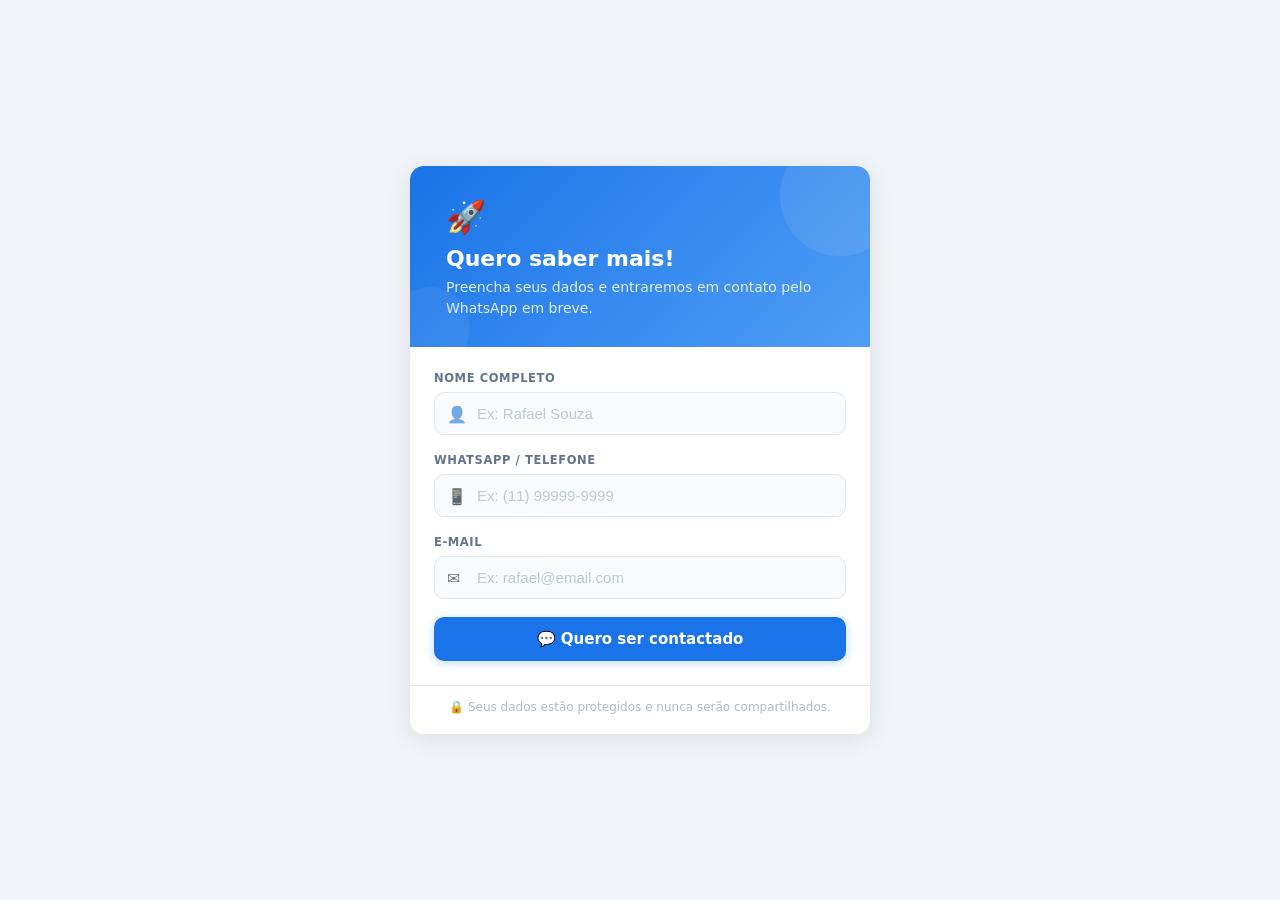
==== index.html @ d5f3bb4f "Add files via upload" ====
<!DOCTYPE html>
<html lang="pt-BR">
<head>
  <meta charset="UTF-8" />
  <meta name="viewport" content="width=device-width, initial-scale=1.0"/>

  <!-- ✏️ ALTERE: título da aba do navegador -->
  <title>Quero saber mais — Meu Projeto</title>

  <link rel="icon" href="data:image/svg+xml,<svg xmlns='http://www.w3.org/2000/svg' viewBox='0 0 100 100'><text y='.9em' font-size='90'>📋</text></svg>"/>
  <link rel="stylesheet" href="style.css" />
</head>
<body class="page-center">

  <div class="card card--form">

    <!-- Faixa superior colorida -->
    <div class="card-header">
      <span class="card-header__icon">🚀</span>

      <!-- ✏️ ALTERE: título e subtítulo -->
      <h1 class="card-header__title">Quero saber mais!</h1>
      <p  class="card-header__sub">Preencha seus dados e entraremos em contato pelo WhatsApp em breve.</p>

      <!-- Badge de indicação — aparece automaticamente quando há ?ref= na URL -->
      <div class="badge" id="badgeRef">
        📣 Indicado por: <span id="nomeRef"></span>
      </div>
    </div>

    <!-- Formulário de leads -->
    <div class="card-body">
      <form id="formLead" novalidate>

        <div class="field">
          <label for="nome">Nome completo</label>
          <div class="input-wrap">
            <span class="input-icon">👤</span>
            <input type="text"  id="nome"   placeholder="Ex: Rafael Souza"     required autocomplete="name" />
          </div>
        </div>

        <div class="field">
          <label for="numero">WhatsApp / Telefone</label>
          <div class="input-wrap">
            <span class="input-icon">📱</span>
            <input type="tel"   id="numero" placeholder="Ex: (11) 99999-9999"  required autocomplete="tel" />
          </div>
        </div>

        <div class="field">
          <label for="email">E-mail</label>
          <div class="input-wrap">
            <span class="input-icon">✉️</span>
            <input type="email" id="email"  placeholder="Ex: rafael@email.com" required autocomplete="email" />
          </div>
        </div>

        <!-- Campos ocultos — preenchidos automaticamente pelo script.js -->
        <input type="hidden" id="indicador" />
        <input type="hidden" id="dataHora"  />

        <button type="submit" class="btn btn--primary btn--full" id="btnEnviar">
          <div class="spinner" id="spinner"></div>
          <span id="btnTexto">💬 Quero ser contactado</span>
        </button>

      </form>

      <div class="alert" id="alerta"></div>
    </div>

    <footer class="card-footer">
      🔒 Seus dados estão protegidos e nunca serão compartilhados.
    </footer>

  </div><!-- /card -->

  <script src="script.js"></script>
</body>
</html>
---- style.css ----
/* ════════════════════════════════════════════════════════════
   STYLE.CSS — Estilos compartilhados entre index.html e admin.html
   ════════════════════════════════════════════════════════════ */

/* ══ 1. TOKENS DE DESIGN ═══════════════════════════════════════
   ✏️ ALTERE AQUI para personalizar as cores do projeto
   ══════════════════════════════════════════════════════════════ */
:root {
  /* Marca */
  --brand:          #1a73e8;
  --brand-dark:     #1558b0;
  --brand-light:    #e8f0fe;

  /* Semânticas */
  --success:        #0f9d58;
  --success-light:  #e6f4ea;
  --success-border: #b2dfbd;
  --warning:        #f4b400;
  --error:          #d93025;
  --error-light:    #fdecea;
  --error-border:   #f5c6cb;

  /* Neutros */
  --bg:             #f0f4f8;
  --surface:        #ffffff;
  --surface-2:      #f8fafc;
  --text:           #1e293b;
  --muted:          #64748b;
  --border:         #e2e8f0;
  --placeholder:    #c0c9d4;

  /* Forma */
  --radius:         14px;
  --radius-sm:      10px;
  --radius-xs:      8px;

  /* Sombras */
  --shadow:         0 4px 24px rgba(0,0,0,0.09);
  --shadow-lg:      0 8px 40px rgba(0,0,0,0.12);
  --shadow-btn:     0 2px 10px rgba(26,115,232,0.28);
  --shadow-btn-hov: 0 4px 18px rgba(26,115,232,0.40);

  /* Tipografia */
  --font:           'Segoe UI', system-ui, -apple-system, sans-serif;

  /* Transições */
  --t: .2s ease;
}

/* ══ 2. RESET & BASE ════════════════════════════════════════════ */
*, *::before, *::after {
  box-sizing: border-box;
  margin: 0;
  padding: 0;
}

html { scroll-behavior: smooth; }

body {
  font-family: var(--font);
  background: var(--bg);
  color: var(--text);
  min-height: 100dvh;
}

/* Variante: centralizada (index.html) */
body.page-center {
  display: flex;
  flex-direction: column;
  align-items: center;
  justify-content: center;
  padding: 24px 16px;
}

/* Variante: layout com topbar (admin.html) */
body.page-top {
  display: block;
}

/* ══ 3. ANIMAÇÕES ════════════════════════════════════════════════ */
@keyframes rise {
  from { opacity: 0; transform: translateY(20px) scale(.98); }
  to   { opacity: 1; transform: translateY(0)    scale(1); }
}

@keyframes spin {
  to { transform: rotate(360deg); }
}

/* ══ 4. TOPBAR (admin.html) ══════════════════════════════════════ */
.topbar {
  background: var(--surface);
  border-bottom: 1px solid var(--border);
  padding: 0 24px;
  height: 60px;
  display: flex;
  align-items: center;
  justify-content: space-between;
  position: sticky;
  top: 0;
  z-index: 100;
  box-shadow: 0 1px 6px rgba(0,0,0,0.06);
}

.topbar__brand {
  display: flex;
  align-items: center;
  gap: 10px;
  font-weight: 700;
  font-size: 16px;
  color: var(--text);
}

.topbar__brand span { font-size: 22px; }

/* ══ 5. LAYOUT DE CONTEÚDO ══════════════════════════════════════ */
.main-content {
  max-width: 660px;
  margin: 0 auto;
  padding: 32px 16px 60px;
}

.section-label {
  font-size: 12.5px;
  font-weight: 700;
  text-transform: uppercase;
  letter-spacing: .8px;
  color: var(--muted);
  margin-bottom: 12px;
  padding-left: 2px;
}

/* ══ 6. CARD ═════════════════════════════════════════════════════ */
.card {
  background: var(--surface);
  border-radius: var(--radius);
  box-shadow: var(--shadow);
  overflow: hidden;
  animation: rise .4s cubic-bezier(.22,1,.36,1) both;
  margin-bottom: 20px;
}

/* Versão máxima (index.html) */
.card--form {
  width: 100%;
  max-width: 460px;
  margin-bottom: 0;
}

/* Cabeçalho com gradiente (index.html) */
.card-header {
  background: linear-gradient(135deg, var(--brand) 0%, #4f9ef5 100%);
  padding: 32px 36px 28px;
  color: #fff;
  position: relative;
  overflow: hidden;
}

.card-header::before {
  content: "";
  position: absolute;
  top: -30px; right: -30px;
  width: 120px; height: 120px;
  border-radius: 50%;
  background: rgba(255,255,255,.08);
  pointer-events: none;
}

.card-header::after {
  content: "";
  position: absolute;
  bottom: -20px; left: -20px;
  width: 80px; height: 80px;
  border-radius: 50%;
  background: rgba(255,255,255,.06);
  pointer-events: none;
}

.card-header__icon {
  display: block;
  font-size: 32px;
  margin-bottom: 10px;
  position: relative;
}

.card-header__title {
  font-size: 22px;
  font-weight: 700;
  margin-bottom: 6px;
  position: relative;
}

.card-header__sub {
  font-size: 14px;
  opacity: .85;
  line-height: 1.5;
  position: relative;
}

/* Cabeçalho de card simples (admin.html) */
.card-head {
  padding: 20px 24px 16px;
  border-bottom: 1px solid var(--border);
  display: flex;
  align-items: center;
  gap: 12px;
}

.card-head__icon {
  width: 38px;
  height: 38px;
  border-radius: var(--radius-xs);
  display: flex;
  align-items: center;
  justify-content: center;
  font-size: 18px;
  flex-shrink: 0;
}

.card-head__icon--blue   { background: var(--brand-light); }
.card-head__icon--yellow { background: #fef9e0; }
.card-head__icon--green  { background: var(--success-light); }

.card-head__title {
  font-size: 15px;
  font-weight: 700;
  line-height: 1.2;
}

.card-head__sub {
  font-size: 12.5px;
  color: var(--muted);
  margin-top: 3px;
}

/* Corpo do card */
.card-body {
  padding: 24px;
}

.card-body--prose {
  font-size: 14px;
  line-height: 1.7;
  color: var(--muted);
}

.card-body--prose p { margin-bottom: 8px; }
.card-body--prose strong { color: var(--text); }

/* Rodapé do card */
.card-footer {
  padding: 14px 36px 20px;
  text-align: center;
  border-top: 1px solid var(--border);
  font-size: 12px;
  color: #b0bac4;
}

/* ══ 7. BADGE DE INDICAÇÃO ══════════════════════════════════════ */
.badge {
  display: none;
  margin-top: 12px;
  background: rgba(255,255,255,.2);
  border: 1px solid rgba(255,255,255,.35);
  color: #fff;
  font-size: 12.5px;
  font-weight: 600;
  padding: 5px 13px;
  border-radius: 20px;
  width: fit-content;
  position: relative;
  backdrop-filter: blur(4px);
}

/* ══ 8. FORMULÁRIO ══════════════════════════════════════════════ */
.field {
  margin-bottom: 18px;
}

.field label {
  display: block;
  font-size: 11.5px;
  font-weight: 700;
  text-transform: uppercase;
  letter-spacing: .6px;
  color: var(--muted);
  margin-bottom: 7px;
}

.input-wrap {
  position: relative;
}

.input-icon {
  position: absolute;
  left: 13px;
  top: 50%;
  transform: translateY(-50%);
  font-size: 16px;
  pointer-events: none;
  opacity: .6;
}

input[type="text"],
input[type="tel"],
input[type="email"] {
  width: 100%;
  padding: 12px 14px 12px 42px;
  border: 1.5px solid var(--border);
  border-radius: var(--radius-sm);
  font-size: 15px;
  color: var(--text);
  background: var(--surface-2);
  outline: none;
  transition: border var(--t), box-shadow var(--t), background var(--t);
  -webkit-appearance: none;
}

input:focus {
  border-color: var(--brand);
  box-shadow: 0 0 0 3.5px rgba(26,115,232,.13);
  background: #fff;
}

input.field--error {
  border-color: var(--error) !important;
  box-shadow: 0 0 0 3px rgba(217,48,37,.12) !important;
}

input::placeholder { color: var(--placeholder); }

/* ══ 9. BOTÕES ══════════════════════════════════════════════════ */
.btn {
  display: inline-flex;
  align-items: center;
  justify-content: center;
  gap: 7px;
  padding: 10px 18px;
  border: none;
  border-radius: var(--radius-sm);
  font-family: var(--font);
  font-size: 14px;
  font-weight: 700;
  cursor: pointer;
  text-decoration: none;
  transition: background var(--t), box-shadow var(--t), transform .1s;
  white-space: nowrap;
}

.btn:active { transform: scale(.97); }

/* Tamanhos */
.btn--full { width: 100%; padding: 13px; font-size: 15px; }
.btn--sm   { padding: 7px 14px; font-size: 13px; }

/* Variantes de cor */
.btn--primary {
  background: var(--brand);
  color: #fff;
  box-shadow: var(--shadow-btn);
}
.btn--primary:hover    { background: var(--brand-dark); box-shadow: var(--shadow-btn-hov); }
.btn--primary:disabled { background: #94a3b8; box-shadow: none; cursor: not-allowed; }

.btn--success {
  background: var(--success);
  color: #fff;
  box-shadow: 0 2px 10px rgba(15,157,88,.22);
}
.btn--success:hover    { background: #0a7a44; }
.btn--success:disabled { background: #94a3b8; box-shadow: none; cursor: not-allowed; }

.btn--outline {
  background: transparent;
  color: var(--muted);
  border: 1.5px solid var(--border);
}
.btn--outline:hover { background: var(--bg); color: var(--text); }

/* Botão copiar (pequeno, apenas ícone) */
.btn-copy {
  background: none;
  border: none;
  font-size: 16px;
  cursor: pointer;
  padding: 3px 6px;
  border-radius: 6px;
  transition: background var(--t);
  flex-shrink: 0;
  line-height: 1;
}
.btn-copy:hover { background: var(--border); }

/* ══ 10. SPINNER ════════════════════════════════════════════════ */
.spinner {
  width: 17px;
  height: 17px;
  border: 2.5px solid rgba(255,255,255,.30);
  border-top-color: #fff;
  border-radius: 50%;
  animation: spin .65s linear infinite;
  display: none;
  flex-shrink: 0;
}

/* ══ 11. ALERTS ══════════════════════════════════════════════════ */
.alert {
  display: none;
  margin-top: 16px;
  padding: 12px 16px;
  border-radius: var(--radius-sm);
  font-size: 14px;
  font-weight: 500;
  text-align: center;
  line-height: 1.4;
}

.alert--success {
  background: var(--success-light);
  color: #1a7c34;
  border: 1px solid var(--success-border);
}

.alert--error {
  background: var(--error-light);
  color: #b71c1c;
  border: 1px solid var(--error-border);
}

/* ══ 12. BARRA DE ETAPAS (admin.html) ═══════════════════════════ */
.steps-bar {
  display: flex;
  gap: 6px;
  margin-bottom: 20px;
}

.steps-bar__step {
  flex: 1;
  height: 4px;
  border-radius: 99px;
  background: var(--border);
  transition: background var(--t);
}

.steps-bar__step--active   { background: var(--brand); }
.steps-bar__step--complete { background: var(--success); }

/* ══ 13. PAINEL DE RESULTADO (admin.html) ═══════════════════════ */
.divider {
  height: 1px;
  background: var(--border);
  margin: 20px 0;
  border: none;
}

.result-label {
  font-size: 12px;
  font-weight: 700;
  text-transform: uppercase;
  letter-spacing: .5px;
  color: var(--muted);
  margin-bottom: 10px;
}

.data-row {
  display: flex;
  align-items: center;
  gap: 10px;
  background: var(--surface-2);
  border: 1px solid var(--border);
  border-radius: var(--radius-sm);
  padding: 11px 14px;
  margin-bottom: 9px;
}

.data-row__tag {
  font-size: 10.5px;
  font-weight: 800;
  text-transform: uppercase;
  letter-spacing: .6px;
  color: var(--muted);
  min-width: 56px;
  flex-shrink: 0;
}

.data-row__val {
  flex: 1;
  font-size: 13.5px;
  font-weight: 600;
  color: var(--text);
  word-break: break-all;
}

/* ══ 14. QR CODE BLOCK (admin.html) ════════════════════════════ */
.qr-block {
  text-align: center;
  padding: 16px 0 12px;
}

.qr-block img {
  border-radius: var(--radius-sm);
  border: 3px solid var(--border);
  padding: 8px;
  background: #fff;
  box-shadow: 0 2px 12px rgba(0,0,0,.07);
}

.qr-block__hint {
  margin-top: 8px;
  font-size: 12px;
  color: var(--muted);
}

/* ══ 15. BLOCO DE CÓDIGO INLINE ════════════════════════════════ */
.code-block {
  display: block;
  background: var(--surface-2);
  border: 1px solid var(--border);
  border-radius: var(--radius-xs);
  padding: 10px 14px;
  margin: 12px 0;
  font-size: 13px;
  color: var(--text);
  word-break: break-all;
  font-family: 'Courier New', monospace;
}

/* ══ 16. RESPONSIVO ════════════════════════════════════════════ */
@media (max-width: 480px) {
  .card-header,
  .card-body,
  .card-footer { padding-left: 20px; padding-right: 20px; }

  .card-head { padding: 16px 18px; }
  .card-body { padding: 18px; }

  .topbar { padding: 0 16px; }
  .topbar__brand { font-size: 14px; }
}
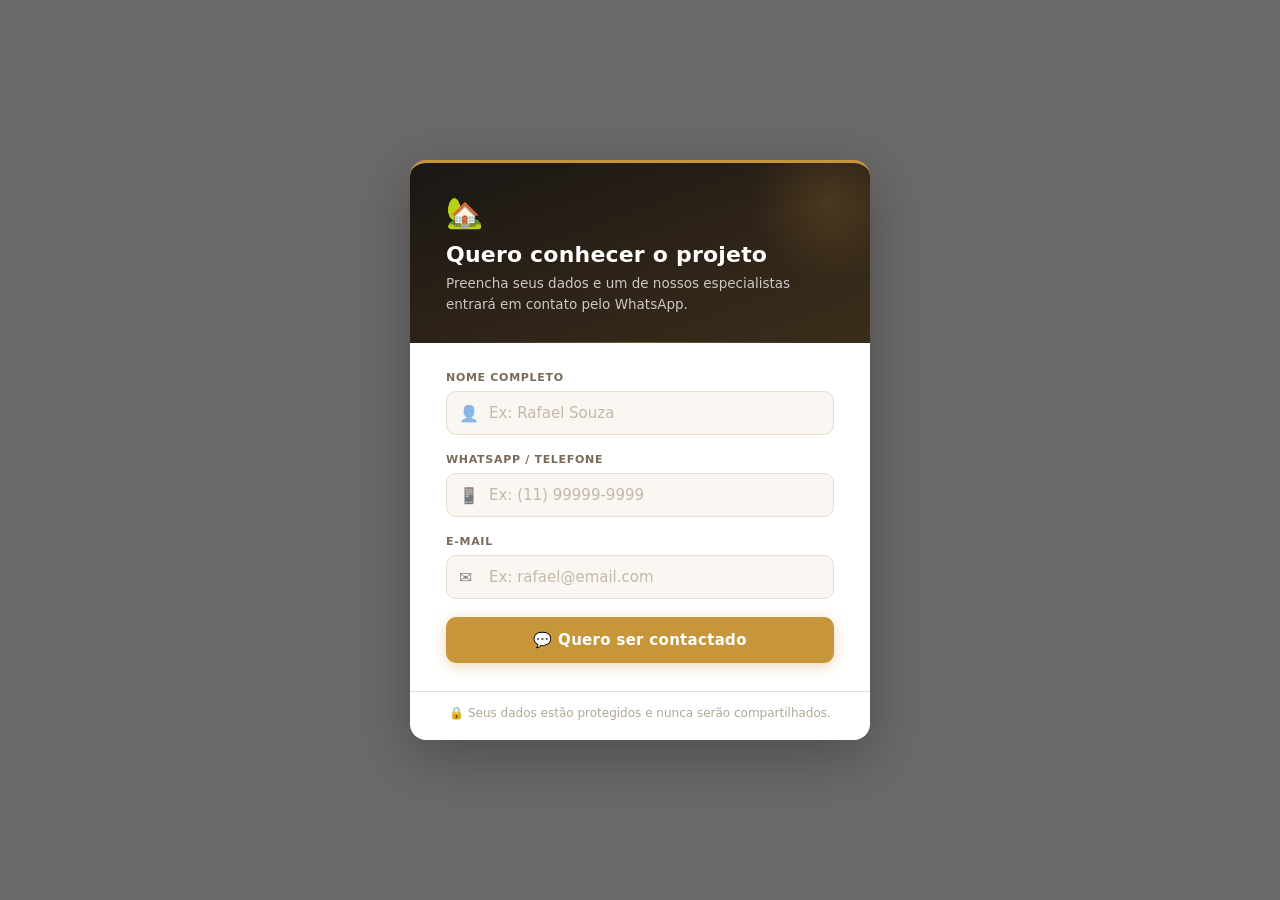
==== commit 16d38918: "Add files via upload" ====
--- a/index.html
+++ b/index.html
@@ -5,22 +5,36 @@
   <meta name="viewport" content="width=device-width, initial-scale=1.0"/>
 
   <!-- ✏️ ALTERE: título da aba do navegador -->
-  <title>Quero saber mais — Meu Projeto</title>
+  <title>Cadastre-se — Gran Reserva Treviso</title>
 
-  <link rel="icon" href="data:image/svg+xml,<svg xmlns='http://www.w3.org/2000/svg' viewBox='0 0 100 100'><text y='.9em' font-size='90'>📋</text></svg>"/>
+  <!-- Favicon com a cor dourada do projeto -->
+  <link rel="icon" href="data:image/svg+xml,<svg xmlns='http://www.w3.org/2000/svg' viewBox='0 0 100 100'><text y='.9em' font-size='90'>🏡</text></svg>"/>
+
   <link rel="stylesheet" href="style.css" />
 </head>
 <body class="page-center">
 
+  <!--
+    ╔═══════════════════════════════════════════════════════╗
+    ║  IMAGEM DE FUNDO                                      ║
+    ║  Salve a imagem do empreendimento como "bg.jpg"       ║
+    ║  na mesma pasta que este arquivo antes de publicar.   ║
+    ║  O CSS vai aplicar automaticamente (style.css linha   ║
+    ║  "background-image: url('bg.jpg')").                  ║
+    ╚═══════════════════════════════════════════════════════╝
+  -->
+
   <div class="card card--form">
 
-    <!-- Faixa superior colorida -->
+    <!-- ── Cabeçalho escuro luxo ────────────────────────────── -->
     <div class="card-header">
-      <span class="card-header__icon">🚀</span>
 
-      <!-- ✏️ ALTERE: título e subtítulo -->
-      <h1 class="card-header__title">Quero saber mais!</h1>
-      <p  class="card-header__sub">Preencha seus dados e entraremos em contato pelo WhatsApp em breve.</p>
+      <!-- ✏️ ALTERE: ícone, título e subtítulo do formulário -->
+      <span class="card-header__icon">🏡</span>
+      <h1 class="card-header__title">Quero conhecer o projeto</h1>
+      <p  class="card-header__sub">
+        Preencha seus dados e um de nossos especialistas entrará em contato pelo WhatsApp.
+      </p>
 
       <!-- Badge de indicação — aparece automaticamente quando há ?ref= na URL -->
       <div class="badge" id="badgeRef">
@@ -28,7 +42,7 @@
       </div>
     </div>
 
-    <!-- Formulário de leads -->
+    <!-- ── Formulário de leads ───────────────────────────────── -->
     <div class="card-body">
       <form id="formLead" novalidate>
 
@@ -36,7 +50,13 @@
           <label for="nome">Nome completo</label>
           <div class="input-wrap">
             <span class="input-icon">👤</span>
-            <input type="text"  id="nome"   placeholder="Ex: Rafael Souza"     required autocomplete="name" />
+            <input
+              type="text"
+              id="nome"
+              placeholder="Ex: Rafael Souza"
+              required
+              autocomplete="name"
+            />
           </div>
         </div>
 
@@ -44,7 +64,13 @@
           <label for="numero">WhatsApp / Telefone</label>
           <div class="input-wrap">
             <span class="input-icon">📱</span>
-            <input type="tel"   id="numero" placeholder="Ex: (11) 99999-9999"  required autocomplete="tel" />
+            <input
+              type="tel"
+              id="numero"
+              placeholder="Ex: (11) 99999-9999"
+              required
+              autocomplete="tel"
+            />
           </div>
         </div>
 
@@ -52,7 +78,13 @@
           <label for="email">E-mail</label>
           <div class="input-wrap">
             <span class="input-icon">✉️</span>
-            <input type="email" id="email"  placeholder="Ex: rafael@email.com" required autocomplete="email" />
+            <input
+              type="email"
+              id="email"
+              placeholder="Ex: rafael@email.com"
+              required
+              autocomplete="email"
+            />
           </div>
         </div>
 
@@ -70,6 +102,7 @@
       <div class="alert" id="alerta"></div>
     </div>
 
+    <!-- ── Rodapé ────────────────────────────────────────────── -->
     <footer class="card-footer">
       🔒 Seus dados estão protegidos e nunca serão compartilhados.
     </footer>
--- a/style.css
+++ b/style.css
@@ -1,50 +1,64 @@
 /* ════════════════════════════════════════════════════════════
-   STYLE.CSS — Estilos compartilhados entre index.html e admin.html
+   STYLE.CSS — Sistema de Leads · Paleta Luxo Empreendimento
+   Compartilhado entre index.html e admin.html
    ════════════════════════════════════════════════════════════ */
 
-/* ══ 1. TOKENS DE DESIGN ═══════════════════════════════════════
-   ✏️ ALTERE AQUI para personalizar as cores do projeto
-   ══════════════════════════════════════════════════════════════ */
+/* ══ 1. TOKENS DE DESIGN ════════════════════════════════════════
+   Paleta extraída da imagem do empreendimento:
+   – Charcoal escuro  → arquitetura / header
+   – Dourado âmbar    → iluminação / destaque
+   – Madeira quente   → painéis da guarita
+   – Creme off-white  → superfícies do card
+   ═══════════════════════════════════════════════════════════════ */
 :root {
-  /* Marca */
-  --brand:          #1a73e8;
-  --brand-dark:     #1558b0;
-  --brand-light:    #e8f0fe;
-
-  /* Semânticas */
-  --success:        #0f9d58;
-  --success-light:  #e6f4ea;
-  --success-border: #b2dfbd;
-  --warning:        #f4b400;
-  --error:          #d93025;
-  --error-light:    #fdecea;
-  --error-border:   #f5c6cb;
-
-  /* Neutros */
-  --bg:             #f0f4f8;
+  /* ── Marca (dourado âmbar do empreendimento) ── */
+  --brand:          #c8963a;
+  --brand-dark:     #a67828;
+  --brand-light:    #fdf3e3;
+  --brand-glow:     rgba(200, 150, 58, 0.30);
+
+  /* ── Superfícies escuras (arquitetura charcoal) ── */
+  --dark:           #1a1714;
+  --dark-mid:       #2a2520;
+  --dark-overlay:   rgba(18, 15, 12, 0.62);  /* overlay sobre a foto */
+
+  /* ── Madeira / quente ── */
+  --wood:           #8b6340;
+  --wood-light:     #c4956a;
+
+  /* ── Semânticas ── */
+  --success:        #4a9b6a;
+  --success-light:  #eaf5ee;
+  --success-border: #b8dfc7;
+  --error:          #c94040;
+  --error-light:    #fdf0f0;
+  --error-border:   #f0c0c0;
+
+  /* ── Neutros creme (card) ── */
+  --bg:             #f4f0eb;
   --surface:        #ffffff;
-  --surface-2:      #f8fafc;
-  --text:           #1e293b;
-  --muted:          #64748b;
-  --border:         #e2e8f0;
-  --placeholder:    #c0c9d4;
-
-  /* Forma */
-  --radius:         14px;
+  --surface-2:      #faf7f3;
+  --text:           #1a1410;
+  --muted:          #7a6a58;
+  --border:         #e8ddd0;
+  --placeholder:    #c4b8a8;
+
+  /* ── Forma ── */
+  --radius:         16px;
   --radius-sm:      10px;
   --radius-xs:      8px;
 
-  /* Sombras */
-  --shadow:         0 4px 24px rgba(0,0,0,0.09);
-  --shadow-lg:      0 8px 40px rgba(0,0,0,0.12);
-  --shadow-btn:     0 2px 10px rgba(26,115,232,0.28);
-  --shadow-btn-hov: 0 4px 18px rgba(26,115,232,0.40);
-
-  /* Tipografia */
+  /* ── Sombras ── */
+  --shadow:         0 8px 40px rgba(0,0,0,0.18);
+  --shadow-lg:      0 16px 60px rgba(0,0,0,0.28);
+  --shadow-btn:     0 3px 14px rgba(200,150,58,0.38);
+  --shadow-btn-hov: 0 6px 22px rgba(200,150,58,0.50);
+
+  /* ── Tipografia ── */
   --font:           'Segoe UI', system-ui, -apple-system, sans-serif;
 
-  /* Transições */
-  --t: .2s ease;
+  /* ── Transições ── */
+  --t: .22s ease;
 }
 
 /* ══ 2. RESET & BASE ════════════════════════════════════════════ */
@@ -58,29 +72,57 @@
 
 body {
   font-family: var(--font);
-  background: var(--bg);
   color: var(--text);
   min-height: 100dvh;
 }
 
-/* Variante: centralizada (index.html) */
+/* ── Página de formulário com foto de fundo (index.html) ────────
+   ✏️ Renomeie sua imagem para "bg.jpg" e coloque na mesma pasta
+   que o index.html antes de publicar no GitHub Pages.
+─────────────────────────────────────────────────────────────── */
 body.page-center {
   display: flex;
   flex-direction: column;
   align-items: center;
   justify-content: center;
   padding: 24px 16px;
-}
-
-/* Variante: layout com topbar (admin.html) */
+  min-height: 100dvh;
+
+  /* Imagem de fundo */
+  background-image: url('bg.jpg');
+  background-size: cover;
+  background-position: center 40%;
+  background-repeat: no-repeat;
+  background-attachment: fixed;
+  position: relative;
+}
+
+/* Overlay escuro sobre a foto para garantir legibilidade do card */
+body.page-center::before {
+  content: "";
+  position: fixed;
+  inset: 0;
+  background: var(--dark-overlay);
+  z-index: 0;
+  pointer-events: none;
+}
+
+/* Garante que o card fique acima do overlay */
+body.page-center > * {
+  position: relative;
+  z-index: 1;
+}
+
+/* ── Página de admin (admin.html) ──────────────────────────── */
 body.page-top {
   display: block;
+  background: var(--bg);
 }
 
 /* ══ 3. ANIMAÇÕES ════════════════════════════════════════════════ */
 @keyframes rise {
-  from { opacity: 0; transform: translateY(20px) scale(.98); }
-  to   { opacity: 1; transform: translateY(0)    scale(1); }
+  from { opacity: 0; transform: translateY(24px) scale(.97); }
+  to   { opacity: 1; transform: translateY(0)    scale(1);  }
 }
 
 @keyframes spin {
@@ -89,17 +131,17 @@
 
 /* ══ 4. TOPBAR (admin.html) ══════════════════════════════════════ */
 .topbar {
-  background: var(--surface);
-  border-bottom: 1px solid var(--border);
-  padding: 0 24px;
-  height: 60px;
+  background: var(--dark);
+  border-bottom: 1px solid rgba(200,150,58,.2);
+  padding: 0 28px;
+  height: 62px;
   display: flex;
   align-items: center;
   justify-content: space-between;
   position: sticky;
   top: 0;
   z-index: 100;
-  box-shadow: 0 1px 6px rgba(0,0,0,0.06);
+  box-shadow: 0 2px 12px rgba(0,0,0,.3);
 }
 
 .topbar__brand {
@@ -107,24 +149,25 @@
   align-items: center;
   gap: 10px;
   font-weight: 700;
-  font-size: 16px;
-  color: var(--text);
-}
-
-.topbar__brand span { font-size: 22px; }
+  font-size: 15px;
+  color: #fff;
+  letter-spacing: .3px;
+}
+
+.topbar__brand span { font-size: 20px; }
 
 /* ══ 5. LAYOUT DE CONTEÚDO ══════════════════════════════════════ */
 .main-content {
   max-width: 660px;
   margin: 0 auto;
-  padding: 32px 16px 60px;
+  padding: 36px 16px 60px;
 }
 
 .section-label {
-  font-size: 12.5px;
+  font-size: 11.5px;
   font-weight: 700;
   text-transform: uppercase;
-  letter-spacing: .8px;
+  letter-spacing: .9px;
   color: var(--muted);
   margin-bottom: 12px;
   padding-left: 2px;
@@ -136,50 +179,58 @@
   border-radius: var(--radius);
   box-shadow: var(--shadow);
   overflow: hidden;
-  animation: rise .4s cubic-bezier(.22,1,.36,1) both;
+  animation: rise .45s cubic-bezier(.22,1,.36,1) both;
   margin-bottom: 20px;
 }
 
-/* Versão máxima (index.html) */
+/* Versão formulário (index.html) — com bordinha dourada no topo */
 .card--form {
   width: 100%;
   max-width: 460px;
   margin-bottom: 0;
-}
-
-/* Cabeçalho com gradiente (index.html) */
+  box-shadow: var(--shadow-lg);
+  border-top: 3px solid var(--brand);
+}
+
+/* ── Cabeçalho escuro tipo "arquitetura" (index.html) ────────── */
 .card-header {
-  background: linear-gradient(135deg, var(--brand) 0%, #4f9ef5 100%);
+  background:
+    linear-gradient(160deg,
+      #1a1714 0%,
+      #2e2318 55%,
+      #3b2d1a 100%);
   padding: 32px 36px 28px;
   color: #fff;
   position: relative;
   overflow: hidden;
 }
 
+/* Reflexo dourado sutil no canto superior */
 .card-header::before {
   content: "";
   position: absolute;
-  top: -30px; right: -30px;
-  width: 120px; height: 120px;
+  top: -40px; right: -40px;
+  width: 160px; height: 160px;
   border-radius: 50%;
-  background: rgba(255,255,255,.08);
+  background: radial-gradient(circle, rgba(200,150,58,.18) 0%, transparent 70%);
   pointer-events: none;
 }
 
+/* Linha dourada decorativa na base do header */
 .card-header::after {
   content: "";
   position: absolute;
-  bottom: -20px; left: -20px;
-  width: 80px; height: 80px;
-  border-radius: 50%;
-  background: rgba(255,255,255,.06);
+  bottom: 0; left: 36px; right: 36px;
+  height: 1px;
+  background: linear-gradient(90deg,
+    transparent, rgba(200,150,58,.5), transparent);
   pointer-events: none;
 }
 
 .card-header__icon {
   display: block;
-  font-size: 32px;
-  margin-bottom: 10px;
+  font-size: 30px;
+  margin-bottom: 12px;
   position: relative;
 }
 
@@ -188,16 +239,18 @@
   font-weight: 700;
   margin-bottom: 6px;
   position: relative;
+  letter-spacing: .2px;
 }
 
 .card-header__sub {
-  font-size: 14px;
-  opacity: .85;
-  line-height: 1.5;
-  position: relative;
-}
-
-/* Cabeçalho de card simples (admin.html) */
+  font-size: 13.5px;
+  opacity: .75;
+  line-height: 1.55;
+  position: relative;
+  font-weight: 400;
+}
+
+/* ── Cabeçalho de card simples (admin.html) ──────────────────── */
 .card-head {
   padding: 20px 24px 16px;
   border-bottom: 1px solid var(--border);
@@ -225,6 +278,7 @@
   font-size: 15px;
   font-weight: 700;
   line-height: 1.2;
+  color: var(--text);
 }
 
 .card-head__sub {
@@ -233,9 +287,9 @@
   margin-top: 3px;
 }
 
-/* Corpo do card */
+/* ── Corpo e rodapé ──────────────────────────────────────────── */
 .card-body {
-  padding: 24px;
+  padding: 28px 36px;
 }
 
 .card-body--prose {
@@ -247,29 +301,28 @@
 .card-body--prose p { margin-bottom: 8px; }
 .card-body--prose strong { color: var(--text); }
 
-/* Rodapé do card */
 .card-footer {
   padding: 14px 36px 20px;
   text-align: center;
   border-top: 1px solid var(--border);
   font-size: 12px;
-  color: #b0bac4;
+  color: #b0a898;
 }
 
 /* ══ 7. BADGE DE INDICAÇÃO ══════════════════════════════════════ */
 .badge {
   display: none;
-  margin-top: 12px;
-  background: rgba(255,255,255,.2);
-  border: 1px solid rgba(255,255,255,.35);
-  color: #fff;
+  margin-top: 14px;
+  background: rgba(200,150,58,.18);
+  border: 1px solid rgba(200,150,58,.45);
+  color: #f5d898;
   font-size: 12.5px;
   font-weight: 600;
-  padding: 5px 13px;
+  padding: 5px 14px;
   border-radius: 20px;
   width: fit-content;
   position: relative;
-  backdrop-filter: blur(4px);
+  letter-spacing: .2px;
 }
 
 /* ══ 8. FORMULÁRIO ══════════════════════════════════════════════ */
@@ -279,10 +332,10 @@
 
 .field label {
   display: block;
-  font-size: 11.5px;
+  font-size: 11px;
   font-weight: 700;
   text-transform: uppercase;
-  letter-spacing: .6px;
+  letter-spacing: .7px;
   color: var(--muted);
   margin-bottom: 7px;
 }
@@ -298,7 +351,7 @@
   transform: translateY(-50%);
   font-size: 16px;
   pointer-events: none;
-  opacity: .6;
+  opacity: .5;
 }
 
 input[type="text"],
@@ -309,6 +362,7 @@
   border: 1.5px solid var(--border);
   border-radius: var(--radius-sm);
   font-size: 15px;
+  font-family: var(--font);
   color: var(--text);
   background: var(--surface-2);
   outline: none;
@@ -318,13 +372,13 @@
 
 input:focus {
   border-color: var(--brand);
-  box-shadow: 0 0 0 3.5px rgba(26,115,232,.13);
+  box-shadow: 0 0 0 3.5px var(--brand-glow);
   background: #fff;
 }
 
 input.field--error {
   border-color: var(--error) !important;
-  box-shadow: 0 0 0 3px rgba(217,48,37,.12) !important;
+  box-shadow: 0 0 0 3px rgba(201,64,64,.12) !important;
 }
 
 input::placeholder { color: var(--placeholder); }
@@ -334,8 +388,8 @@
   display: inline-flex;
   align-items: center;
   justify-content: center;
-  gap: 7px;
-  padding: 10px 18px;
+  gap: 8px;
+  padding: 10px 20px;
   border: none;
   border-radius: var(--radius-sm);
   font-family: var(--font);
@@ -343,6 +397,7 @@
   font-weight: 700;
   cursor: pointer;
   text-decoration: none;
+  letter-spacing: .3px;
   transition: background var(--t), box-shadow var(--t), transform .1s;
   white-space: nowrap;
 }
@@ -350,40 +405,42 @@
 .btn:active { transform: scale(.97); }
 
 /* Tamanhos */
-.btn--full { width: 100%; padding: 13px; font-size: 15px; }
-.btn--sm   { padding: 7px 14px; font-size: 13px; }
-
-/* Variantes de cor */
+.btn--full { width: 100%; padding: 14px; font-size: 15px; }
+.btn--sm   { padding: 7px 14px; font-size: 12.5px; }
+
+/* ── Botão primário: dourado âmbar ── */
 .btn--primary {
   background: var(--brand);
   color: #fff;
   box-shadow: var(--shadow-btn);
 }
 .btn--primary:hover    { background: var(--brand-dark); box-shadow: var(--shadow-btn-hov); }
-.btn--primary:disabled { background: #94a3b8; box-shadow: none; cursor: not-allowed; }
-
+.btn--primary:disabled { background: #c4b8a8; box-shadow: none; cursor: not-allowed; }
+
+/* ── Botão de sucesso ── */
 .btn--success {
   background: var(--success);
   color: #fff;
-  box-shadow: 0 2px 10px rgba(15,157,88,.22);
-}
-.btn--success:hover    { background: #0a7a44; }
-.btn--success:disabled { background: #94a3b8; box-shadow: none; cursor: not-allowed; }
-
+  box-shadow: 0 2px 12px rgba(74,155,106,.25);
+}
+.btn--success:hover    { background: #3a7d55; }
+.btn--success:disabled { background: #c4b8a8; box-shadow: none; cursor: not-allowed; }
+
+/* ── Botão outline escuro (topbar admin) ── */
 .btn--outline {
   background: transparent;
-  color: var(--muted);
-  border: 1.5px solid var(--border);
-}
-.btn--outline:hover { background: var(--bg); color: var(--text); }
-
-/* Botão copiar (pequeno, apenas ícone) */
+  color: rgba(255,255,255,.75);
+  border: 1.5px solid rgba(255,255,255,.2);
+}
+.btn--outline:hover { background: rgba(255,255,255,.08); color: #fff; }
+
+/* ── Botão copiar ── */
 .btn-copy {
   background: none;
   border: none;
-  font-size: 16px;
+  font-size: 15px;
   cursor: pointer;
-  padding: 3px 6px;
+  padding: 3px 7px;
   border-radius: 6px;
   transition: background var(--t);
   flex-shrink: 0;
@@ -395,7 +452,7 @@
 .spinner {
   width: 17px;
   height: 17px;
-  border: 2.5px solid rgba(255,255,255,.30);
+  border: 2.5px solid rgba(255,255,255,.28);
   border-top-color: #fff;
   border-radius: 50%;
   animation: spin .65s linear infinite;
@@ -417,13 +474,13 @@
 
 .alert--success {
   background: var(--success-light);
-  color: #1a7c34;
+  color: #2d7a4a;
   border: 1px solid var(--success-border);
 }
 
 .alert--error {
   background: var(--error-light);
-  color: #b71c1c;
+  color: #a03030;
   border: 1px solid var(--error-border);
 }
 
@@ -436,7 +493,7 @@
 
 .steps-bar__step {
   flex: 1;
-  height: 4px;
+  height: 3px;
   border-radius: 99px;
   background: var(--border);
   transition: background var(--t);
@@ -454,10 +511,10 @@
 }
 
 .result-label {
-  font-size: 12px;
+  font-size: 11.5px;
   font-weight: 700;
   text-transform: uppercase;
-  letter-spacing: .5px;
+  letter-spacing: .6px;
   color: var(--muted);
   margin-bottom: 10px;
 }
@@ -474,7 +531,7 @@
 }
 
 .data-row__tag {
-  font-size: 10.5px;
+  font-size: 10px;
   font-weight: 800;
   text-transform: uppercase;
   letter-spacing: .6px;
@@ -499,7 +556,7 @@
 
 .qr-block img {
   border-radius: var(--radius-sm);
-  border: 3px solid var(--border);
+  border: 2px solid var(--border);
   padding: 8px;
   background: #fff;
   box-shadow: 0 2px 12px rgba(0,0,0,.07);
@@ -511,7 +568,7 @@
   color: var(--muted);
 }
 
-/* ══ 15. BLOCO DE CÓDIGO INLINE ════════════════════════════════ */
+/* ══ 15. BLOCO DE CÓDIGO ════════════════════════════════════════ */
 .code-block {
   display: block;
   background: var(--surface-2);
@@ -526,14 +583,21 @@
 }
 
 /* ══ 16. RESPONSIVO ════════════════════════════════════════════ */
-@media (max-width: 480px) {
+@media (max-width: 520px) {
   .card-header,
   .card-body,
-  .card-footer { padding-left: 20px; padding-right: 20px; }
-
-  .card-head { padding: 16px 18px; }
-  .card-body { padding: 18px; }
+  .card-footer { padding-left: 22px; padding-right: 22px; }
+
+  .card--form { border-radius: 14px; }
+  .card-head  { padding: 16px 18px; }
+  .card-body  { padding: 20px; }
 
   .topbar { padding: 0 16px; }
   .topbar__brand { font-size: 14px; }
+}
+
+@media (max-width: 360px) {
+  .card-header,
+  .card-body,
+  .card-footer { padding-left: 18px; padding-right: 18px; }
 }
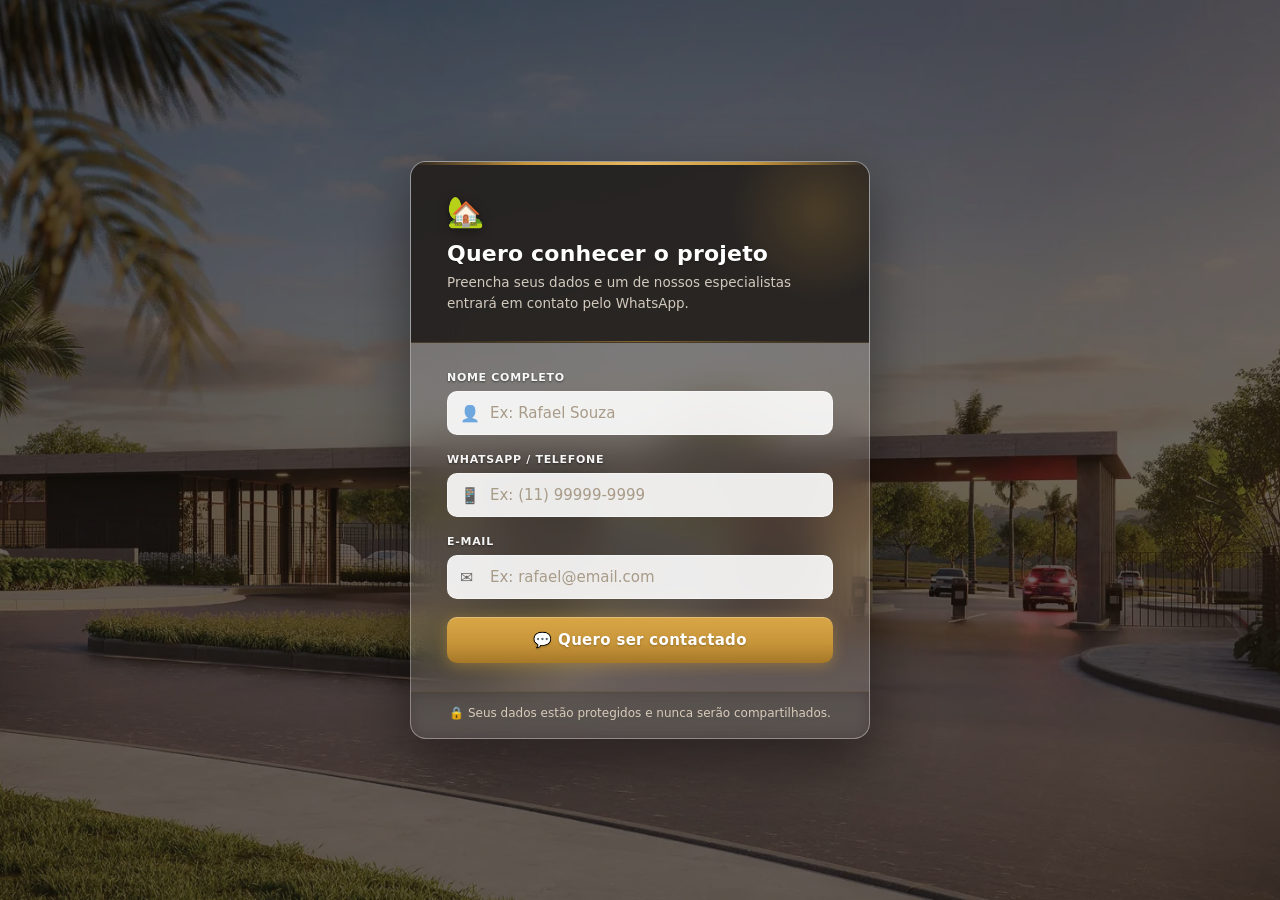
==== commit 8614ba35: "Add files via upload" ====
--- a/index.html
+++ b/index.html
@@ -1,114 +1,114 @@
-<!DOCTYPE html>
-<html lang="pt-BR">
-<head>
-  <meta charset="UTF-8" />
-  <meta name="viewport" content="width=device-width, initial-scale=1.0"/>
-
-  <!-- ✏️ ALTERE: título da aba do navegador -->
-  <title>Cadastre-se — Gran Reserva Treviso</title>
-
-  <!-- Favicon com a cor dourada do projeto -->
-  <link rel="icon" href="data:image/svg+xml,<svg xmlns='http://www.w3.org/2000/svg' viewBox='0 0 100 100'><text y='.9em' font-size='90'>🏡</text></svg>"/>
-
-  <link rel="stylesheet" href="style.css" />
-</head>
-<body class="page-center">
-
-  <!--
-    ╔═══════════════════════════════════════════════════════╗
-    ║  IMAGEM DE FUNDO                                      ║
-    ║  Salve a imagem do empreendimento como "bg.jpg"       ║
-    ║  na mesma pasta que este arquivo antes de publicar.   ║
-    ║  O CSS vai aplicar automaticamente (style.css linha   ║
-    ║  "background-image: url('bg.jpg')").                  ║
-    ╚═══════════════════════════════════════════════════════╝
-  -->
-
-  <div class="card card--form">
-
-    <!-- ── Cabeçalho escuro luxo ────────────────────────────── -->
-    <div class="card-header">
-
-      <!-- ✏️ ALTERE: ícone, título e subtítulo do formulário -->
-      <span class="card-header__icon">🏡</span>
-      <h1 class="card-header__title">Quero conhecer o projeto</h1>
-      <p  class="card-header__sub">
-        Preencha seus dados e um de nossos especialistas entrará em contato pelo WhatsApp.
-      </p>
-
-      <!-- Badge de indicação — aparece automaticamente quando há ?ref= na URL -->
-      <div class="badge" id="badgeRef">
-        📣 Indicado por: <span id="nomeRef"></span>
-      </div>
-    </div>
-
-    <!-- ── Formulário de leads ───────────────────────────────── -->
-    <div class="card-body">
-      <form id="formLead" novalidate>
-
-        <div class="field">
-          <label for="nome">Nome completo</label>
-          <div class="input-wrap">
-            <span class="input-icon">👤</span>
-            <input
-              type="text"
-              id="nome"
-              placeholder="Ex: Rafael Souza"
-              required
-              autocomplete="name"
-            />
-          </div>
-        </div>
-
-        <div class="field">
-          <label for="numero">WhatsApp / Telefone</label>
-          <div class="input-wrap">
-            <span class="input-icon">📱</span>
-            <input
-              type="tel"
-              id="numero"
-              placeholder="Ex: (11) 99999-9999"
-              required
-              autocomplete="tel"
-            />
-          </div>
-        </div>
-
-        <div class="field">
-          <label for="email">E-mail</label>
-          <div class="input-wrap">
-            <span class="input-icon">✉️</span>
-            <input
-              type="email"
-              id="email"
-              placeholder="Ex: rafael@email.com"
-              required
-              autocomplete="email"
-            />
-          </div>
-        </div>
-
-        <!-- Campos ocultos — preenchidos automaticamente pelo script.js -->
-        <input type="hidden" id="indicador" />
-        <input type="hidden" id="dataHora"  />
-
-        <button type="submit" class="btn btn--primary btn--full" id="btnEnviar">
-          <div class="spinner" id="spinner"></div>
-          <span id="btnTexto">💬 Quero ser contactado</span>
-        </button>
-
-      </form>
-
-      <div class="alert" id="alerta"></div>
-    </div>
-
-    <!-- ── Rodapé ────────────────────────────────────────────── -->
-    <footer class="card-footer">
-      🔒 Seus dados estão protegidos e nunca serão compartilhados.
-    </footer>
-
-  </div><!-- /card -->
-
-  <script src="script.js"></script>
-</body>
-</html>+<!DOCTYPE html>
+<html lang="pt-BR">
+<head>
+  <meta charset="UTF-8" />
+  <meta name="viewport" content="width=device-width, initial-scale=1.0"/>
+
+  <!-- ✏️ ALTERE: título da aba do navegador -->
+  <title>Cadastre-se — Gran Reserva Treviso</title>
+
+  <!-- Favicon com a cor dourada do projeto -->
+  <link rel="icon" href="data:image/svg+xml,<svg xmlns='http://www.w3.org/2000/svg' viewBox='0 0 100 100'><text y='.9em' font-size='90'>🏡</text></svg>"/>
+
+  <link rel="stylesheet" href="style.css" />
+</head>
+<body class="page-center">
+
+  <!--
+    ╔═══════════════════════════════════════════════════════╗
+    ║  IMAGEM DE FUNDO                                      ║
+    ║  Salve a imagem do empreendimento como "bg.jpg"       ║
+    ║  na mesma pasta que este arquivo antes de publicar.   ║
+    ║  O CSS vai aplicar automaticamente (style.css linha   ║
+    ║  "background-image: url('bg.jpg')").                  ║
+    ╚═══════════════════════════════════════════════════════╝
+  -->
+
+  <div class="card card--form">
+
+    <!-- ── Cabeçalho escuro luxo ────────────────────────────── -->
+    <div class="card-header">
+
+      <!-- ✏️ ALTERE: ícone, título e subtítulo do formulário -->
+      <span class="card-header__icon">🏡</span>
+      <h1 class="card-header__title">Quero conhecer o projeto</h1>
+      <p  class="card-header__sub">
+        Preencha seus dados e um de nossos especialistas entrará em contato pelo WhatsApp.
+      </p>
+
+      <!-- Badge de indicação — aparece automaticamente quando há ?ref= na URL -->
+      <div class="badge" id="badgeRef">
+        📣 Indicado por: <span id="nomeRef"></span>
+      </div>
+    </div>
+
+    <!-- ── Formulário de leads ───────────────────────────────── -->
+    <div class="card-body">
+      <form id="formLead" novalidate>
+
+        <div class="field">
+          <label for="nome">Nome completo</label>
+          <div class="input-wrap">
+            <span class="input-icon">👤</span>
+            <input
+              type="text"
+              id="nome"
+              placeholder="Ex: Rafael Souza"
+              required
+              autocomplete="name"
+            />
+          </div>
+        </div>
+
+        <div class="field">
+          <label for="numero">WhatsApp / Telefone</label>
+          <div class="input-wrap">
+            <span class="input-icon">📱</span>
+            <input
+              type="tel"
+              id="numero"
+              placeholder="Ex: (11) 99999-9999"
+              required
+              autocomplete="tel"
+            />
+          </div>
+        </div>
+
+        <div class="field">
+          <label for="email">E-mail</label>
+          <div class="input-wrap">
+            <span class="input-icon">✉️</span>
+            <input
+              type="email"
+              id="email"
+              placeholder="Ex: rafael@email.com"
+              required
+              autocomplete="email"
+            />
+          </div>
+        </div>
+
+        <!-- Campos ocultos — preenchidos automaticamente pelo script.js -->
+        <input type="hidden" id="indicador" />
+        <input type="hidden" id="dataHora"  />
+
+        <button type="submit" class="btn btn--primary btn--full" id="btnEnviar">
+          <div class="spinner" id="spinner"></div>
+          <span id="btnTexto">💬 Quero ser contactado</span>
+        </button>
+
+      </form>
+
+      <div class="alert" id="alerta"></div>
+    </div>
+
+    <!-- ── Rodapé ────────────────────────────────────────────── -->
+    <footer class="card-footer">
+      🔒 Seus dados estão protegidos e nunca serão compartilhados.
+    </footer>
+
+  </div><!-- /card -->
+
+  <script src="script.js"></script>
+</body>
+</html>
--- a/style.css
+++ b/style.css
@@ -1,603 +1,701 @@
-/* ════════════════════════════════════════════════════════════
-   STYLE.CSS — Sistema de Leads · Paleta Luxo Empreendimento
-   Compartilhado entre index.html e admin.html
-   ════════════════════════════════════════════════════════════ */
-
-/* ══ 1. TOKENS DE DESIGN ════════════════════════════════════════
-   Paleta extraída da imagem do empreendimento:
-   – Charcoal escuro  → arquitetura / header
-   – Dourado âmbar    → iluminação / destaque
-   – Madeira quente   → painéis da guarita
-   – Creme off-white  → superfícies do card
-   ═══════════════════════════════════════════════════════════════ */
-:root {
-  /* ── Marca (dourado âmbar do empreendimento) ── */
-  --brand:          #c8963a;
-  --brand-dark:     #a67828;
-  --brand-light:    #fdf3e3;
-  --brand-glow:     rgba(200, 150, 58, 0.30);
-
-  /* ── Superfícies escuras (arquitetura charcoal) ── */
-  --dark:           #1a1714;
-  --dark-mid:       #2a2520;
-  --dark-overlay:   rgba(18, 15, 12, 0.62);  /* overlay sobre a foto */
-
-  /* ── Madeira / quente ── */
-  --wood:           #8b6340;
-  --wood-light:     #c4956a;
-
-  /* ── Semânticas ── */
-  --success:        #4a9b6a;
-  --success-light:  #eaf5ee;
-  --success-border: #b8dfc7;
-  --error:          #c94040;
-  --error-light:    #fdf0f0;
-  --error-border:   #f0c0c0;
-
-  /* ── Neutros creme (card) ── */
-  --bg:             #f4f0eb;
-  --surface:        #ffffff;
-  --surface-2:      #faf7f3;
-  --text:           #1a1410;
-  --muted:          #7a6a58;
-  --border:         #e8ddd0;
-  --placeholder:    #c4b8a8;
-
-  /* ── Forma ── */
-  --radius:         16px;
-  --radius-sm:      10px;
-  --radius-xs:      8px;
-
-  /* ── Sombras ── */
-  --shadow:         0 8px 40px rgba(0,0,0,0.18);
-  --shadow-lg:      0 16px 60px rgba(0,0,0,0.28);
-  --shadow-btn:     0 3px 14px rgba(200,150,58,0.38);
-  --shadow-btn-hov: 0 6px 22px rgba(200,150,58,0.50);
-
-  /* ── Tipografia ── */
-  --font:           'Segoe UI', system-ui, -apple-system, sans-serif;
-
-  /* ── Transições ── */
-  --t: .22s ease;
-}
-
-/* ══ 2. RESET & BASE ════════════════════════════════════════════ */
-*, *::before, *::after {
-  box-sizing: border-box;
-  margin: 0;
-  padding: 0;
-}
-
-html { scroll-behavior: smooth; }
-
-body {
-  font-family: var(--font);
-  color: var(--text);
-  min-height: 100dvh;
-}
-
-/* ── Página de formulário com foto de fundo (index.html) ────────
-   ✏️ Renomeie sua imagem para "bg.jpg" e coloque na mesma pasta
-   que o index.html antes de publicar no GitHub Pages.
-─────────────────────────────────────────────────────────────── */
-body.page-center {
-  display: flex;
-  flex-direction: column;
-  align-items: center;
-  justify-content: center;
-  padding: 24px 16px;
-  min-height: 100dvh;
-
-  /* Imagem de fundo */
-  background-image: url('bg.jpg');
-  background-size: cover;
-  background-position: center 40%;
-  background-repeat: no-repeat;
-  background-attachment: fixed;
-  position: relative;
-}
-
-/* Overlay escuro sobre a foto para garantir legibilidade do card */
-body.page-center::before {
-  content: "";
-  position: fixed;
-  inset: 0;
-  background: var(--dark-overlay);
-  z-index: 0;
-  pointer-events: none;
-}
-
-/* Garante que o card fique acima do overlay */
-body.page-center > * {
-  position: relative;
-  z-index: 1;
-}
-
-/* ── Página de admin (admin.html) ──────────────────────────── */
-body.page-top {
-  display: block;
-  background: var(--bg);
-}
-
-/* ══ 3. ANIMAÇÕES ════════════════════════════════════════════════ */
-@keyframes rise {
-  from { opacity: 0; transform: translateY(24px) scale(.97); }
-  to   { opacity: 1; transform: translateY(0)    scale(1);  }
-}
-
-@keyframes spin {
-  to { transform: rotate(360deg); }
-}
-
-/* ══ 4. TOPBAR (admin.html) ══════════════════════════════════════ */
-.topbar {
-  background: var(--dark);
-  border-bottom: 1px solid rgba(200,150,58,.2);
-  padding: 0 28px;
-  height: 62px;
-  display: flex;
-  align-items: center;
-  justify-content: space-between;
-  position: sticky;
-  top: 0;
-  z-index: 100;
-  box-shadow: 0 2px 12px rgba(0,0,0,.3);
-}
-
-.topbar__brand {
-  display: flex;
-  align-items: center;
-  gap: 10px;
-  font-weight: 700;
-  font-size: 15px;
-  color: #fff;
-  letter-spacing: .3px;
-}
-
-.topbar__brand span { font-size: 20px; }
-
-/* ══ 5. LAYOUT DE CONTEÚDO ══════════════════════════════════════ */
-.main-content {
-  max-width: 660px;
-  margin: 0 auto;
-  padding: 36px 16px 60px;
-}
-
-.section-label {
-  font-size: 11.5px;
-  font-weight: 700;
-  text-transform: uppercase;
-  letter-spacing: .9px;
-  color: var(--muted);
-  margin-bottom: 12px;
-  padding-left: 2px;
-}
-
-/* ══ 6. CARD ═════════════════════════════════════════════════════ */
-.card {
-  background: var(--surface);
-  border-radius: var(--radius);
-  box-shadow: var(--shadow);
-  overflow: hidden;
-  animation: rise .45s cubic-bezier(.22,1,.36,1) both;
-  margin-bottom: 20px;
-}
-
-/* Versão formulário (index.html) — com bordinha dourada no topo */
-.card--form {
-  width: 100%;
-  max-width: 460px;
-  margin-bottom: 0;
-  box-shadow: var(--shadow-lg);
-  border-top: 3px solid var(--brand);
-}
-
-/* ── Cabeçalho escuro tipo "arquitetura" (index.html) ────────── */
-.card-header {
-  background:
-    linear-gradient(160deg,
-      #1a1714 0%,
-      #2e2318 55%,
-      #3b2d1a 100%);
-  padding: 32px 36px 28px;
-  color: #fff;
-  position: relative;
-  overflow: hidden;
-}
-
-/* Reflexo dourado sutil no canto superior */
-.card-header::before {
-  content: "";
-  position: absolute;
-  top: -40px; right: -40px;
-  width: 160px; height: 160px;
-  border-radius: 50%;
-  background: radial-gradient(circle, rgba(200,150,58,.18) 0%, transparent 70%);
-  pointer-events: none;
-}
-
-/* Linha dourada decorativa na base do header */
-.card-header::after {
-  content: "";
-  position: absolute;
-  bottom: 0; left: 36px; right: 36px;
-  height: 1px;
-  background: linear-gradient(90deg,
-    transparent, rgba(200,150,58,.5), transparent);
-  pointer-events: none;
-}
-
-.card-header__icon {
-  display: block;
-  font-size: 30px;
-  margin-bottom: 12px;
-  position: relative;
-}
-
-.card-header__title {
-  font-size: 22px;
-  font-weight: 700;
-  margin-bottom: 6px;
-  position: relative;
-  letter-spacing: .2px;
-}
-
-.card-header__sub {
-  font-size: 13.5px;
-  opacity: .75;
-  line-height: 1.55;
-  position: relative;
-  font-weight: 400;
-}
-
-/* ── Cabeçalho de card simples (admin.html) ──────────────────── */
-.card-head {
-  padding: 20px 24px 16px;
-  border-bottom: 1px solid var(--border);
-  display: flex;
-  align-items: center;
-  gap: 12px;
-}
-
-.card-head__icon {
-  width: 38px;
-  height: 38px;
-  border-radius: var(--radius-xs);
-  display: flex;
-  align-items: center;
-  justify-content: center;
-  font-size: 18px;
-  flex-shrink: 0;
-}
-
-.card-head__icon--blue   { background: var(--brand-light); }
-.card-head__icon--yellow { background: #fef9e0; }
-.card-head__icon--green  { background: var(--success-light); }
-
-.card-head__title {
-  font-size: 15px;
-  font-weight: 700;
-  line-height: 1.2;
-  color: var(--text);
-}
-
-.card-head__sub {
-  font-size: 12.5px;
-  color: var(--muted);
-  margin-top: 3px;
-}
-
-/* ── Corpo e rodapé ──────────────────────────────────────────── */
-.card-body {
-  padding: 28px 36px;
-}
-
-.card-body--prose {
-  font-size: 14px;
-  line-height: 1.7;
-  color: var(--muted);
-}
-
-.card-body--prose p { margin-bottom: 8px; }
-.card-body--prose strong { color: var(--text); }
-
-.card-footer {
-  padding: 14px 36px 20px;
-  text-align: center;
-  border-top: 1px solid var(--border);
-  font-size: 12px;
-  color: #b0a898;
-}
-
-/* ══ 7. BADGE DE INDICAÇÃO ══════════════════════════════════════ */
-.badge {
-  display: none;
-  margin-top: 14px;
-  background: rgba(200,150,58,.18);
-  border: 1px solid rgba(200,150,58,.45);
-  color: #f5d898;
-  font-size: 12.5px;
-  font-weight: 600;
-  padding: 5px 14px;
-  border-radius: 20px;
-  width: fit-content;
-  position: relative;
-  letter-spacing: .2px;
-}
-
-/* ══ 8. FORMULÁRIO ══════════════════════════════════════════════ */
-.field {
-  margin-bottom: 18px;
-}
-
-.field label {
-  display: block;
-  font-size: 11px;
-  font-weight: 700;
-  text-transform: uppercase;
-  letter-spacing: .7px;
-  color: var(--muted);
-  margin-bottom: 7px;
-}
-
-.input-wrap {
-  position: relative;
-}
-
-.input-icon {
-  position: absolute;
-  left: 13px;
-  top: 50%;
-  transform: translateY(-50%);
-  font-size: 16px;
-  pointer-events: none;
-  opacity: .5;
-}
-
-input[type="text"],
-input[type="tel"],
-input[type="email"] {
-  width: 100%;
-  padding: 12px 14px 12px 42px;
-  border: 1.5px solid var(--border);
-  border-radius: var(--radius-sm);
-  font-size: 15px;
-  font-family: var(--font);
-  color: var(--text);
-  background: var(--surface-2);
-  outline: none;
-  transition: border var(--t), box-shadow var(--t), background var(--t);
-  -webkit-appearance: none;
-}
-
-input:focus {
-  border-color: var(--brand);
-  box-shadow: 0 0 0 3.5px var(--brand-glow);
-  background: #fff;
-}
-
-input.field--error {
-  border-color: var(--error) !important;
-  box-shadow: 0 0 0 3px rgba(201,64,64,.12) !important;
-}
-
-input::placeholder { color: var(--placeholder); }
-
-/* ══ 9. BOTÕES ══════════════════════════════════════════════════ */
-.btn {
-  display: inline-flex;
-  align-items: center;
-  justify-content: center;
-  gap: 8px;
-  padding: 10px 20px;
-  border: none;
-  border-radius: var(--radius-sm);
-  font-family: var(--font);
-  font-size: 14px;
-  font-weight: 700;
-  cursor: pointer;
-  text-decoration: none;
-  letter-spacing: .3px;
-  transition: background var(--t), box-shadow var(--t), transform .1s;
-  white-space: nowrap;
-}
-
-.btn:active { transform: scale(.97); }
-
-/* Tamanhos */
-.btn--full { width: 100%; padding: 14px; font-size: 15px; }
-.btn--sm   { padding: 7px 14px; font-size: 12.5px; }
-
-/* ── Botão primário: dourado âmbar ── */
-.btn--primary {
-  background: var(--brand);
-  color: #fff;
-  box-shadow: var(--shadow-btn);
-}
-.btn--primary:hover    { background: var(--brand-dark); box-shadow: var(--shadow-btn-hov); }
-.btn--primary:disabled { background: #c4b8a8; box-shadow: none; cursor: not-allowed; }
-
-/* ── Botão de sucesso ── */
-.btn--success {
-  background: var(--success);
-  color: #fff;
-  box-shadow: 0 2px 12px rgba(74,155,106,.25);
-}
-.btn--success:hover    { background: #3a7d55; }
-.btn--success:disabled { background: #c4b8a8; box-shadow: none; cursor: not-allowed; }
-
-/* ── Botão outline escuro (topbar admin) ── */
-.btn--outline {
-  background: transparent;
-  color: rgba(255,255,255,.75);
-  border: 1.5px solid rgba(255,255,255,.2);
-}
-.btn--outline:hover { background: rgba(255,255,255,.08); color: #fff; }
-
-/* ── Botão copiar ── */
-.btn-copy {
-  background: none;
-  border: none;
-  font-size: 15px;
-  cursor: pointer;
-  padding: 3px 7px;
-  border-radius: 6px;
-  transition: background var(--t);
-  flex-shrink: 0;
-  line-height: 1;
-}
-.btn-copy:hover { background: var(--border); }
-
-/* ══ 10. SPINNER ════════════════════════════════════════════════ */
-.spinner {
-  width: 17px;
-  height: 17px;
-  border: 2.5px solid rgba(255,255,255,.28);
-  border-top-color: #fff;
-  border-radius: 50%;
-  animation: spin .65s linear infinite;
-  display: none;
-  flex-shrink: 0;
-}
-
-/* ══ 11. ALERTS ══════════════════════════════════════════════════ */
-.alert {
-  display: none;
-  margin-top: 16px;
-  padding: 12px 16px;
-  border-radius: var(--radius-sm);
-  font-size: 14px;
-  font-weight: 500;
-  text-align: center;
-  line-height: 1.4;
-}
-
-.alert--success {
-  background: var(--success-light);
-  color: #2d7a4a;
-  border: 1px solid var(--success-border);
-}
-
-.alert--error {
-  background: var(--error-light);
-  color: #a03030;
-  border: 1px solid var(--error-border);
-}
-
-/* ══ 12. BARRA DE ETAPAS (admin.html) ═══════════════════════════ */
-.steps-bar {
-  display: flex;
-  gap: 6px;
-  margin-bottom: 20px;
-}
-
-.steps-bar__step {
-  flex: 1;
-  height: 3px;
-  border-radius: 99px;
-  background: var(--border);
-  transition: background var(--t);
-}
-
-.steps-bar__step--active   { background: var(--brand); }
-.steps-bar__step--complete { background: var(--success); }
-
-/* ══ 13. PAINEL DE RESULTADO (admin.html) ═══════════════════════ */
-.divider {
-  height: 1px;
-  background: var(--border);
-  margin: 20px 0;
-  border: none;
-}
-
-.result-label {
-  font-size: 11.5px;
-  font-weight: 700;
-  text-transform: uppercase;
-  letter-spacing: .6px;
-  color: var(--muted);
-  margin-bottom: 10px;
-}
-
-.data-row {
-  display: flex;
-  align-items: center;
-  gap: 10px;
-  background: var(--surface-2);
-  border: 1px solid var(--border);
-  border-radius: var(--radius-sm);
-  padding: 11px 14px;
-  margin-bottom: 9px;
-}
-
-.data-row__tag {
-  font-size: 10px;
-  font-weight: 800;
-  text-transform: uppercase;
-  letter-spacing: .6px;
-  color: var(--muted);
-  min-width: 56px;
-  flex-shrink: 0;
-}
-
-.data-row__val {
-  flex: 1;
-  font-size: 13.5px;
-  font-weight: 600;
-  color: var(--text);
-  word-break: break-all;
-}
-
-/* ══ 14. QR CODE BLOCK (admin.html) ════════════════════════════ */
-.qr-block {
-  text-align: center;
-  padding: 16px 0 12px;
-}
-
-.qr-block img {
-  border-radius: var(--radius-sm);
-  border: 2px solid var(--border);
-  padding: 8px;
-  background: #fff;
-  box-shadow: 0 2px 12px rgba(0,0,0,.07);
-}
-
-.qr-block__hint {
-  margin-top: 8px;
-  font-size: 12px;
-  color: var(--muted);
-}
-
-/* ══ 15. BLOCO DE CÓDIGO ════════════════════════════════════════ */
-.code-block {
-  display: block;
-  background: var(--surface-2);
-  border: 1px solid var(--border);
-  border-radius: var(--radius-xs);
-  padding: 10px 14px;
-  margin: 12px 0;
-  font-size: 13px;
-  color: var(--text);
-  word-break: break-all;
-  font-family: 'Courier New', monospace;
-}
-
-/* ══ 16. RESPONSIVO ════════════════════════════════════════════ */
-@media (max-width: 520px) {
-  .card-header,
-  .card-body,
-  .card-footer { padding-left: 22px; padding-right: 22px; }
-
-  .card--form { border-radius: 14px; }
-  .card-head  { padding: 16px 18px; }
-  .card-body  { padding: 20px; }
-
-  .topbar { padding: 0 16px; }
-  .topbar__brand { font-size: 14px; }
-}
-
-@media (max-width: 360px) {
-  .card-header,
-  .card-body,
-  .card-footer { padding-left: 18px; padding-right: 18px; }
-}+/* ════════════════════════════════════════════════════════════
+   STYLE.CSS — Sistema de Leads · Paleta Luxo Empreendimento
+   Glassmorphism sobre base clássica (charcoal + dourado + madeira)
+   Compartilhado entre index.html e admin.html
+   ════════════════════════════════════════════════════════════ */
+
+/* ══ 1. TOKENS DE DESIGN ════════════════════════════════════════
+   Paleta extraída da imagem do empreendimento:
+   – Charcoal escuro  → arquitetura / header
+   – Dourado âmbar    → iluminação / destaque
+   – Madeira quente   → painéis da guarita
+   – Creme off-white  → superfícies do card
+   ═══════════════════════════════════════════════════════════════ */
+:root {
+  /* ── Marca (dourado âmbar do empreendimento) ── */
+  --brand:          #c8963a;
+  --brand-dark:     #a67828;
+  --brand-light:    #fdf3e3;
+  --brand-glow:     rgba(200, 150, 58, 0.30);
+  --brand-glow-lg:  rgba(200, 150, 58, 0.50);
+
+  /* ── Superfícies escuras (arquitetura charcoal) ── */
+  --dark:           #1a1714;
+  --dark-mid:       #2a2520;
+  --dark-overlay:   rgba(18, 15, 12, 0.62);  /* overlay sobre a foto */
+
+  /* ── Madeira / quente ── */
+  --wood:           #8b6340;
+  --wood-light:     #c4956a;
+
+  /* ── Semânticas ── */
+  --success:        #4a9b6a;
+  --success-light:  #eaf5ee;
+  --success-border: #b8dfc7;
+  --error:          #c94040;
+  --error-light:    #fdf0f0;
+  --error-border:   #f0c0c0;
+
+  /* ── Neutros creme (card admin) ── */
+  --bg:             #f4f0eb;
+  --surface:        #ffffff;
+  --surface-2:      #faf7f3;
+  --text:           #1a1410;
+  --muted:          #7a6a58;
+  --border:         #e8ddd0;
+  --placeholder:    #a89b88;
+
+  /* ── Glass (para o form com a imagem atrás) ── */
+  --glass-bg:          rgba(255, 255, 255, 0.15);
+  --glass-border:      rgba(255, 255, 255, 0.30);
+  --glass-header-bg:   rgba(26, 23, 20, 0.85);
+  --glass-input-bg:    rgba(255, 255, 255, 0.90);
+  --glass-footer-bg:   rgba(26, 23, 20, 0.35);
+
+  /* ── Forma ── */
+  --radius:         16px;
+  --radius-sm:      10px;
+  --radius-xs:      8px;
+
+  /* ── Sombras ── */
+  --shadow:         0 8px 40px rgba(0,0,0,0.18);
+  --shadow-lg:      0 20px 60px rgba(0,0,0,0.45);
+  --shadow-btn:     0 3px 14px rgba(200,150,58,0.45);
+  --shadow-btn-hov: 0 8px 26px rgba(200,150,58,0.65);
+
+  /* ── Tipografia ── */
+  --font:           'Segoe UI', system-ui, -apple-system, sans-serif;
+
+  /* ── Transições ── */
+  --t: .22s ease;
+}
+
+/* ══ 2. RESET & BASE ════════════════════════════════════════════ */
+*, *::before, *::after {
+  box-sizing: border-box;
+  margin: 0;
+  padding: 0;
+}
+
+html { scroll-behavior: smooth; }
+
+body {
+  font-family: var(--font);
+  color: var(--text);
+  min-height: 100dvh;
+}
+
+/* ── Página de formulário com foto de fundo (index.html) ────────
+   ✏️ Renomeie sua imagem para "bg.jpg" e coloque na mesma pasta
+   que o index.html antes de publicar.
+─────────────────────────────────────────────────────────────── */
+body.page-center {
+  display: flex;
+  flex-direction: column;
+  align-items: center;
+  justify-content: center;
+  padding: 24px 16px;
+  min-height: 100dvh;
+
+  /* Imagem de fundo */
+  background-image: url('bg.jpg');
+  background-size: cover;
+  background-position: center 40%;
+  background-repeat: no-repeat;
+  background-attachment: fixed;
+  position: relative;
+}
+
+/* Overlay escuro sobre a foto para garantir legibilidade do card */
+body.page-center::before {
+  content: "";
+  position: fixed;
+  inset: 0;
+  background: var(--dark-overlay);
+  z-index: 0;
+  pointer-events: none;
+}
+
+/* Garante que o card fique acima do overlay */
+body.page-center > * {
+  position: relative;
+  z-index: 1;
+}
+
+/* ── Página de admin (admin.html) ──────────────────────────── */
+body.page-top {
+  display: block;
+  background: var(--bg);
+}
+
+/* ══ 3. ANIMAÇÕES ════════════════════════════════════════════════ */
+@keyframes rise {
+  from { opacity: 0; transform: translateY(24px) scale(.97); }
+  to   { opacity: 1; transform: translateY(0)    scale(1);  }
+}
+
+@keyframes spin {
+  to { transform: rotate(360deg); }
+}
+
+/* ══ 4. TOPBAR (admin.html) ══════════════════════════════════════ */
+.topbar {
+  background: var(--dark);
+  border-bottom: 1px solid rgba(200,150,58,.2);
+  padding: 0 28px;
+  height: 62px;
+  display: flex;
+  align-items: center;
+  justify-content: space-between;
+  position: sticky;
+  top: 0;
+  z-index: 100;
+  box-shadow: 0 2px 12px rgba(0,0,0,.3);
+}
+
+.topbar__brand {
+  display: flex;
+  align-items: center;
+  gap: 10px;
+  font-weight: 700;
+  font-size: 15px;
+  color: #fff;
+  letter-spacing: .3px;
+}
+
+.topbar__brand span { font-size: 20px; }
+
+/* ══ 5. LAYOUT DE CONTEÚDO ══════════════════════════════════════ */
+.main-content {
+  max-width: 660px;
+  margin: 0 auto;
+  padding: 36px 16px 60px;
+}
+
+.section-label {
+  font-size: 11.5px;
+  font-weight: 700;
+  text-transform: uppercase;
+  letter-spacing: .9px;
+  color: var(--muted);
+  margin-bottom: 12px;
+  padding-left: 2px;
+}
+
+/* ══ 6. CARD ═════════════════════════════════════════════════════ */
+.card {
+  background: var(--surface);
+  border-radius: var(--radius);
+  box-shadow: var(--shadow);
+  overflow: hidden;
+  animation: rise .45s cubic-bezier(.22,1,.36,1) both;
+  margin-bottom: 20px;
+}
+
+/* ── Versão formulário (index.html) — GLASSMORPHISM ────────────
+   Peça de vidro luxuosa flutuando sobre a imagem do empreendimento.
+─────────────────────────────────────────────────────────────── */
+.card--form {
+  width: 100%;
+  max-width: 460px;
+  margin-bottom: 0;
+
+  /* Vidro fosco sobre a foto */
+  background: var(--glass-bg);
+  backdrop-filter: blur(20px) saturate(1.15);
+  -webkit-backdrop-filter: blur(20px) saturate(1.15);
+  border: 1px solid var(--glass-border);
+  border-radius: var(--radius);
+  box-shadow: var(--shadow-lg);
+  overflow: hidden;
+  position: relative;
+}
+
+/* Fio dourado decorativo no topo (mantido do design original) */
+.card--form::before {
+  content: "";
+  position: absolute;
+  top: 0; left: 0; right: 0;
+  height: 3px;
+  background: linear-gradient(90deg,
+    transparent 0%,
+    var(--brand) 25%,
+    #e8b860 50%,
+    var(--brand) 75%,
+    transparent 100%);
+  z-index: 2;
+  pointer-events: none;
+}
+
+/* ── Cabeçalho escuro tipo "arquitetura" (index.html) ──────────
+   Mantém o charcoal luxuoso, agora com leve transparência que
+   deixa o glass respirar por baixo.
+─────────────────────────────────────────────────────────────── */
+.card-header {
+  background: var(--glass-header-bg);
+  padding: 32px 36px 28px;
+  color: #fff;
+  position: relative;
+  overflow: hidden;
+  border-bottom: 1px solid rgba(200,150,58,0.20);
+}
+
+/* Reflexo dourado sutil no canto superior (mantido) */
+.card-header::before {
+  content: "";
+  position: absolute;
+  top: -40px; right: -40px;
+  width: 180px; height: 180px;
+  border-radius: 50%;
+  background: radial-gradient(circle, rgba(200,150,58,.22) 0%, transparent 70%);
+  pointer-events: none;
+}
+
+/* Linha dourada decorativa na base do header (mantida) */
+.card-header::after {
+  content: "";
+  position: absolute;
+  bottom: 0; left: 36px; right: 36px;
+  height: 1px;
+  background: linear-gradient(90deg,
+    transparent, rgba(200,150,58,.55), transparent);
+  pointer-events: none;
+}
+
+.card-header__icon {
+  display: block;
+  font-size: 30px;
+  margin-bottom: 12px;
+  position: relative;
+  filter: drop-shadow(0 2px 6px rgba(0,0,0,0.4));
+}
+
+.card-header__title {
+  font-size: 22px;
+  font-weight: 700;
+  margin-bottom: 6px;
+  position: relative;
+  letter-spacing: .2px;
+  color: #fff;
+  text-shadow: 0 1px 2px rgba(0,0,0,0.3);
+}
+
+.card-header__sub {
+  font-size: 13.5px;
+  opacity: .85;
+  line-height: 1.55;
+  position: relative;
+  font-weight: 400;
+  color: #f0e6d8;
+}
+
+/* ── Cabeçalho de card simples (admin.html) ──────────────────── */
+.card-head {
+  padding: 20px 24px 16px;
+  border-bottom: 1px solid var(--border);
+  display: flex;
+  align-items: center;
+  gap: 12px;
+}
+
+.card-head__icon {
+  width: 38px;
+  height: 38px;
+  border-radius: var(--radius-xs);
+  display: flex;
+  align-items: center;
+  justify-content: center;
+  font-size: 18px;
+  flex-shrink: 0;
+}
+
+.card-head__icon--blue   { background: var(--brand-light); }
+.card-head__icon--yellow { background: #fef9e0; }
+.card-head__icon--green  { background: var(--success-light); }
+
+.card-head__title {
+  font-size: 15px;
+  font-weight: 700;
+  line-height: 1.2;
+  color: var(--text);
+}
+
+.card-head__sub {
+  font-size: 12.5px;
+  color: var(--muted);
+  margin-top: 3px;
+}
+
+/* ── Corpo do card ─────────────────────────────────────────────
+   No form, o corpo é transparente pra deixar o vidro aparecer.
+─────────────────────────────────────────────────────────────── */
+.card-body {
+  padding: 28px 36px;
+}
+
+/* No card--form, o body respira o vidro */
+.card--form .card-body {
+  background: transparent;
+}
+
+.card-body--prose {
+  font-size: 14px;
+  line-height: 1.7;
+  color: var(--muted);
+}
+
+.card-body--prose p { margin-bottom: 8px; }
+.card-body--prose strong { color: var(--text); }
+
+/* ── Rodapé do card ──────────────────────────────────────────── */
+.card-footer {
+  padding: 14px 36px 18px;
+  text-align: center;
+  border-top: 1px solid var(--border);
+  font-size: 12px;
+  color: #b0a898;
+}
+
+/* No card--form, o rodapé tem fundo escuro semi-transparente */
+.card--form .card-footer {
+  background: var(--glass-footer-bg);
+  border-top: 1px solid rgba(200,150,58,0.15);
+  color: #d8ccba;
+  backdrop-filter: blur(8px);
+  -webkit-backdrop-filter: blur(8px);
+}
+
+/* ══ 7. BADGE DE INDICAÇÃO ══════════════════════════════════════ */
+.badge {
+  display: none;
+  margin-top: 14px;
+  background: rgba(200,150,58,.22);
+  border: 1px solid rgba(200,150,58,.55);
+  color: #f5d898;
+  font-size: 12.5px;
+  font-weight: 600;
+  padding: 5px 14px;
+  border-radius: 20px;
+  width: fit-content;
+  position: relative;
+  letter-spacing: .2px;
+  backdrop-filter: blur(6px);
+  -webkit-backdrop-filter: blur(6px);
+}
+
+/* ══ 8. FORMULÁRIO ══════════════════════════════════════════════ */
+.field {
+  margin-bottom: 18px;
+}
+
+.field label {
+  display: block;
+  font-size: 11px;
+  font-weight: 700;
+  text-transform: uppercase;
+  letter-spacing: .7px;
+  color: var(--muted);
+  margin-bottom: 7px;
+}
+
+/* No form sobre o glass, os labels precisam de mais contraste */
+.card--form .field label {
+  color: #fff;
+  text-shadow: 0 1px 2px rgba(0,0,0,0.5);
+  opacity: 0.95;
+}
+
+.input-wrap {
+  position: relative;
+}
+
+.input-icon {
+  position: absolute;
+  left: 13px;
+  top: 50%;
+  transform: translateY(-50%);
+  font-size: 16px;
+  pointer-events: none;
+  opacity: .6;
+  z-index: 1;
+}
+
+input[type="text"],
+input[type="tel"],
+input[type="email"] {
+  width: 100%;
+  padding: 12px 14px 12px 42px;
+  border: 1.5px solid var(--border);
+  border-radius: var(--radius-sm);
+  font-size: 15px;
+  font-family: var(--font);
+  color: var(--text);
+  background: var(--surface-2);
+  outline: none;
+  transition: border var(--t), box-shadow var(--t), background var(--t);
+  -webkit-appearance: none;
+}
+
+/* No form, os inputs são semi-transparentes e dão a sensação de vidro */
+.card--form input[type="text"],
+.card--form input[type="tel"],
+.card--form input[type="email"] {
+  background: var(--glass-input-bg);
+  border: 1.5px solid rgba(255,255,255,0.4);
+  color: var(--dark);
+}
+
+input:focus {
+  border-color: var(--brand);
+  box-shadow: 0 0 0 3.5px var(--brand-glow);
+  background: #fff;
+}
+
+.card--form input:focus {
+  border-color: var(--brand);
+  box-shadow: 0 0 0 4px var(--brand-glow);
+  background: #ffffff;
+}
+
+input.field--error {
+  border-color: var(--error) !important;
+  box-shadow: 0 0 0 3px rgba(201,64,64,.15) !important;
+}
+
+input::placeholder { color: var(--placeholder); }
+
+/* ══ 9. BOTÕES ══════════════════════════════════════════════════ */
+.btn {
+  display: inline-flex;
+  align-items: center;
+  justify-content: center;
+  gap: 8px;
+  padding: 10px 20px;
+  border: none;
+  border-radius: var(--radius-sm);
+  font-family: var(--font);
+  font-size: 14px;
+  font-weight: 700;
+  cursor: pointer;
+  text-decoration: none;
+  letter-spacing: .3px;
+  transition: background var(--t), box-shadow var(--t), transform .12s ease;
+  white-space: nowrap;
+}
+
+.btn:active { transform: scale(.97); }
+
+/* Tamanhos */
+.btn--full { width: 100%; padding: 14px; font-size: 15px; }
+.btn--sm   { padding: 7px 14px; font-size: 12.5px; }
+
+/* ── Botão primário: DOURADO ÂMBAR com brilho ── */
+.btn--primary {
+  background: linear-gradient(180deg, #d9a647 0%, #c8963a 55%, #a67828 100%);
+  color: #fff;
+  box-shadow:
+    var(--shadow-btn),
+    inset 0 1px 0 rgba(255,255,255,0.25);
+  text-shadow: 0 1px 2px rgba(0,0,0,0.25);
+}
+
+.btn--primary:hover {
+  background: linear-gradient(180deg, #e0b050 0%, #cc9a3e 55%, #ad7c2a 100%);
+  box-shadow:
+    var(--shadow-btn-hov),
+    inset 0 1px 0 rgba(255,255,255,0.30);
+  transform: translateY(-1px);
+}
+
+.btn--primary:disabled {
+  background: #c4b8a8;
+  box-shadow: none;
+  cursor: not-allowed;
+  text-shadow: none;
+  transform: none;
+}
+
+/* ── Botão de sucesso ── */
+.btn--success {
+  background: var(--success);
+  color: #fff;
+  box-shadow: 0 2px 12px rgba(74,155,106,.25);
+}
+.btn--success:hover    { background: #3a7d55; }
+.btn--success:disabled { background: #c4b8a8; box-shadow: none; cursor: not-allowed; }
+
+/* ── Botão outline escuro (topbar admin) ── */
+.btn--outline {
+  background: transparent;
+  color: rgba(255,255,255,.75);
+  border: 1.5px solid rgba(255,255,255,.2);
+}
+.btn--outline:hover { background: rgba(255,255,255,.08); color: #fff; }
+
+/* ── Botão copiar ── */
+.btn-copy {
+  background: none;
+  border: none;
+  font-size: 15px;
+  cursor: pointer;
+  padding: 3px 7px;
+  border-radius: 6px;
+  transition: background var(--t);
+  flex-shrink: 0;
+  line-height: 1;
+}
+.btn-copy:hover { background: var(--border); }
+
+/* ══ 10. SPINNER ════════════════════════════════════════════════ */
+.spinner {
+  width: 17px;
+  height: 17px;
+  border: 2.5px solid rgba(255,255,255,.28);
+  border-top-color: #fff;
+  border-radius: 50%;
+  animation: spin .65s linear infinite;
+  display: none;
+  flex-shrink: 0;
+}
+
+/* ══ 11. ALERTS ══════════════════════════════════════════════════ */
+.alert {
+  display: none;
+  margin-top: 16px;
+  padding: 12px 16px;
+  border-radius: var(--radius-sm);
+  font-size: 14px;
+  font-weight: 500;
+  text-align: center;
+  line-height: 1.4;
+}
+
+.alert--success {
+  background: var(--success-light);
+  color: #2d7a4a;
+  border: 1px solid var(--success-border);
+}
+
+.alert--error {
+  background: var(--error-light);
+  color: #a03030;
+  border: 1px solid var(--error-border);
+}
+
+/* ══ 12. BARRA DE ETAPAS (admin.html) ═══════════════════════════ */
+.steps-bar {
+  display: flex;
+  gap: 6px;
+  margin-bottom: 20px;
+}
+
+.steps-bar__step {
+  flex: 1;
+  height: 3px;
+  border-radius: 99px;
+  background: var(--border);
+  transition: background var(--t);
+}
+
+.steps-bar__step--active   { background: var(--brand); }
+.steps-bar__step--complete { background: var(--success); }
+
+/* ══ 13. PAINEL DE RESULTADO (admin.html) ═══════════════════════ */
+.divider {
+  height: 1px;
+  background: var(--border);
+  margin: 20px 0;
+  border: none;
+}
+
+.result-label {
+  font-size: 11.5px;
+  font-weight: 700;
+  text-transform: uppercase;
+  letter-spacing: .6px;
+  color: var(--muted);
+  margin-bottom: 10px;
+}
+
+.data-row {
+  display: flex;
+  align-items: center;
+  gap: 10px;
+  background: var(--surface-2);
+  border: 1px solid var(--border);
+  border-radius: var(--radius-sm);
+  padding: 11px 14px;
+  margin-bottom: 9px;
+}
+
+.data-row__tag {
+  font-size: 10px;
+  font-weight: 800;
+  text-transform: uppercase;
+  letter-spacing: .6px;
+  color: var(--muted);
+  min-width: 56px;
+  flex-shrink: 0;
+}
+
+.data-row__val {
+  flex: 1;
+  font-size: 13.5px;
+  font-weight: 600;
+  color: var(--text);
+  word-break: break-all;
+}
+
+/* ══ 14. QR CODE BLOCK (admin.html) ════════════════════════════ */
+.qr-block {
+  text-align: center;
+  padding: 16px 0 12px;
+}
+
+.qr-block img {
+  border-radius: var(--radius-sm);
+  border: 2px solid var(--border);
+  padding: 8px;
+  background: #fff;
+  box-shadow: 0 2px 12px rgba(0,0,0,.07);
+}
+
+.qr-block__hint {
+  margin-top: 8px;
+  font-size: 12px;
+  color: var(--muted);
+}
+
+/* ══ 15. BLOCO DE CÓDIGO ════════════════════════════════════════ */
+.code-block {
+  display: block;
+  background: var(--surface-2);
+  border: 1px solid var(--border);
+  border-radius: var(--radius-xs);
+  padding: 10px 14px;
+  margin: 12px 0;
+  font-size: 13px;
+  color: var(--text);
+  word-break: break-all;
+  font-family: 'Courier New', monospace;
+}
+
+/* ══ 16. RESPONSIVO ════════════════════════════════════════════ */
+@media (max-width: 520px) {
+  .card-header,
+  .card-body,
+  .card-footer { padding-left: 22px; padding-right: 22px; }
+
+  .card--form { border-radius: 14px; }
+  .card-head  { padding: 16px 18px; }
+  .card-body  { padding: 22px; }
+
+  .topbar { padding: 0 16px; }
+  .topbar__brand { font-size: 14px; }
+}
+
+@media (max-width: 360px) {
+  .card-header,
+  .card-body,
+  .card-footer { padding-left: 18px; padding-right: 18px; }
+}
